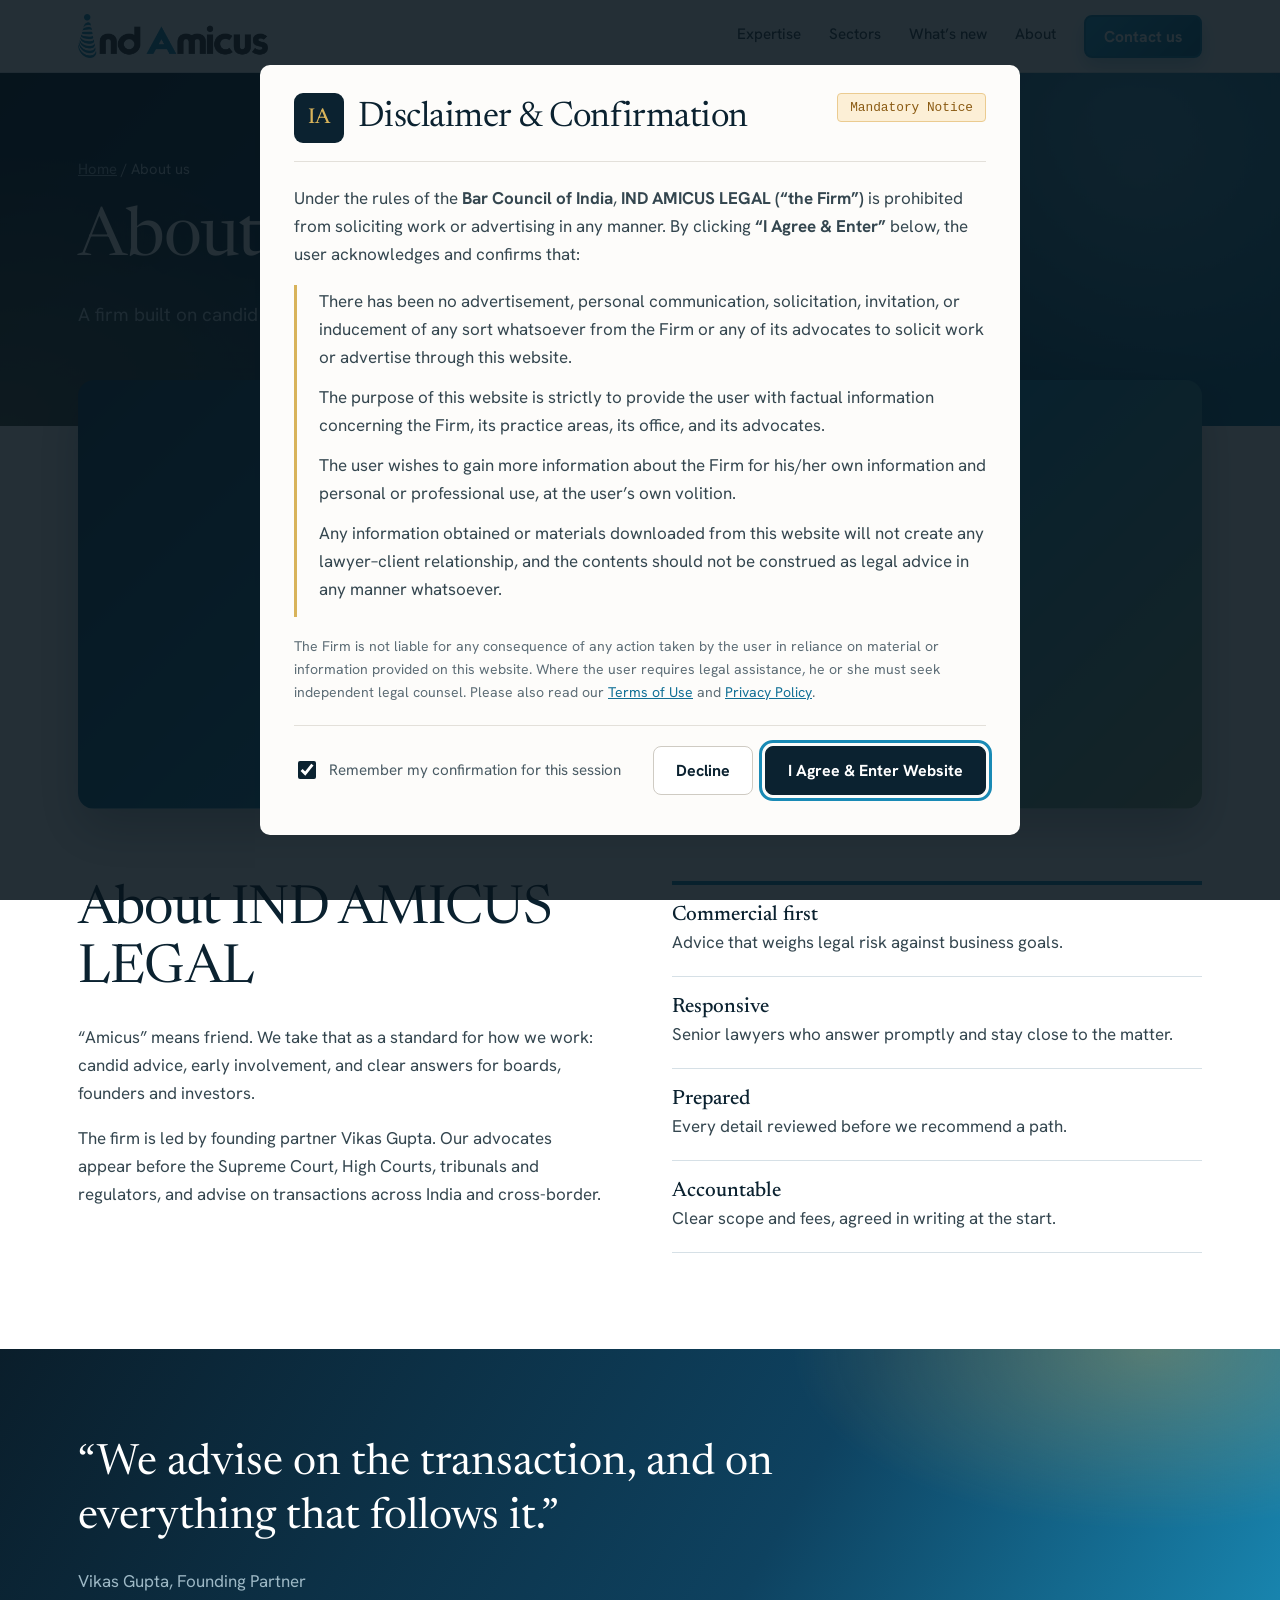
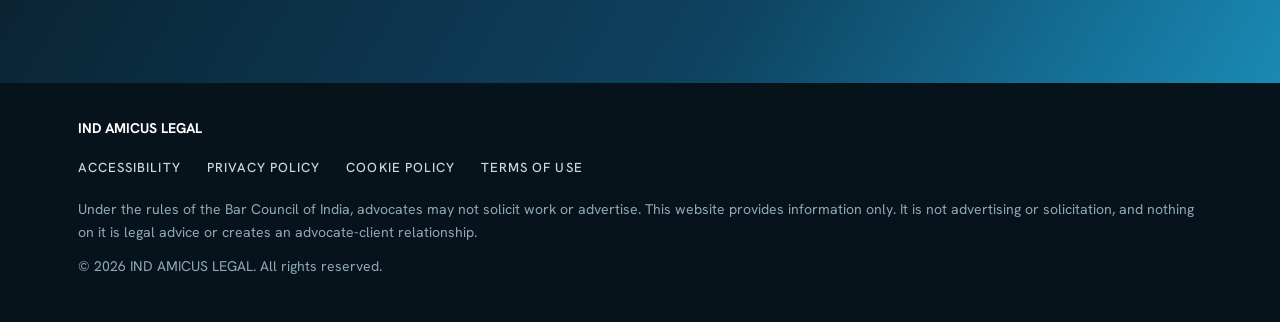
==== about.html @ d56b1d71 "Add files via upload" ====
<!DOCTYPE html>
<html lang="en">
<head>
<meta charset="utf-8">
<meta name="viewport" content="width=device-width, initial-scale=1, viewport-fit=cover">
<title>About us | IND AMICUS LEGAL</title>
<meta name="description" content="A firm built on candid advice and close involvement with clients.">
<link rel="preconnect" href="https://fonts.googleapis.com">
<link rel="preconnect" href="https://fonts.gstatic.com" crossorigin>
<link href="https://fonts.googleapis.com/css2?family=Hanken+Grotesk:wght@400;500;700&family=Newsreader:ital,opsz,wght@0,6..72,400;0,6..72,500;1,6..72,400&display=swap" rel="stylesheet">
<link rel="stylesheet" href="style.css">
</head>
<body>
<div class="gate" id="gate" role="dialog" aria-modal="true" aria-labelledby="gt" hidden>
 <div class="gcard">
  <div class="ghead"><span class="gbadge" aria-hidden="true">IA</span><h2 id="gt">Disclaimer &amp; Confirmation</h2><span class="gtag">Mandatory Notice</span></div>
  <p class="gintro">Under the rules of the <b>Bar Council of India</b>, <b>IND AMICUS LEGAL (“the Firm”)</b> is prohibited from soliciting work or advertising in any manner. By clicking <b>“I Agree &amp; Enter”</b> below, the user acknowledges and confirms that:</p>
  <blockquote>
   <p>There has been no advertisement, personal communication, solicitation, invitation, or inducement of any sort whatsoever from the Firm or any of its advocates to solicit work or advertise through this website.</p>
   <p>The purpose of this website is strictly to provide the user with factual information concerning the Firm, its practice areas, its office, and its advocates.</p>
   <p>The user wishes to gain more information about the Firm for his/her own information and personal or professional use, at the user’s own volition.</p>
   <p>Any information obtained or materials downloaded from this website will not create any lawyer–client relationship, and the contents should not be construed as legal advice in any manner whatsoever.</p>
  </blockquote>
  <p class="gsmall">The Firm is not liable for any consequence of any action taken by the user in reliance on material or information provided on this website. Where the user requires legal assistance, he or she must seek independent legal counsel. Please also read our <a href="terms-of-use.html">Terms of Use</a> and <a href="privacy-policy.html">Privacy Policy</a>.</p>
  <div class="gfoot"><label class="rem"><input type="checkbox" id="rem" checked> Remember my confirmation for this session</label><button class="gbtn o" id="nob" type="button">Decline</button><button class="gbtn" id="yes" type="button">I Agree &amp; Enter Website</button></div>
  <span id="no" role="status"></span>
 </div>
</div>

<header>
 <div class="wrap bar">
  <a class="logo" href="index.html" aria-label="IND AMICUS LEGAL home"><img src="logo.png" alt="IND AMICUS LEGAL"></a>
  <nav aria-label="Main">
   <a href="expertise.html" target="_blank" rel="noopener">Expertise</a><a href="sectors.html" target="_blank" rel="noopener">Sectors</a><a href="whats-new.html" target="_blank" rel="noopener">What’s new</a><a href="about.html" target="_blank" rel="noopener">About</a>
   <a class="btn" href="index.html#contact" style="padding:9px 18px;color:#fff;border-color:#198AB5">Contact us</a>
  </nav>
 </div>
</header>
<main id="top">
<div class="phero"><div class="wrap">
 <div class="crumb"><a href="index.html">Home</a> / About us</div>
 <h1>About us</h1>
 <p>A firm built on candid advice and close involvement with clients.</p>
</div></div>
<div class="wrap banner"><figure class="photo ph-mark"><img src="images/about.jpg" alt="Law library with books and a reading desk" loading="lazy" onerror="this.remove()"></figure></div>
<section id="about">
 <div class="wrap about">
  <div>
   <h2>About IND AMICUS LEGAL</h2>
   <p style="margin-top:24px">“Amicus” means friend. We take that as a standard for how we work: candid advice, early involvement, and clear answers for boards, founders and investors.</p>
   <p>The firm is led by founding partner Vikas Gupta. Our advocates appear before the Supreme Court, High Courts, tribunals and regulators, and advise on transactions across India and cross-border.</p>
  </div>
  <ul class="pr">
   <li><b>Commercial first</b>Advice that weighs legal risk against business goals.</li>
   <li><b>Responsive</b>Senior lawyers who answer promptly and stay close to the matter.</li>
   <li><b>Prepared</b>Every detail reviewed before we recommend a path.</li>
   <li><b>Accountable</b>Clear scope and fees, agreed in writing at the start.</li>
  </ul>
 </div>
</section>
<div class="quote"><div class="wrap"><blockquote><p>“We advise on the transaction, and on everything that follows it.”</p><cite>Vikas Gupta, Founding Partner</cite></blockquote></div></div>

</main>
<footer>
 <div class="wrap">
  <b>IND AMICUS LEGAL</b>
  <nav class="flinks" aria-label="Legal"><a href="accessibility.html">Accessibility</a><a href="privacy-policy.html">Privacy Policy</a><a href="cookie-policy.html">Cookie Policy</a><a href="terms-of-use.html">Terms of Use</a></nav>
  <div>Under the rules of the Bar Council of India, advocates may not solicit work or advertise. This website provides information only. It is not advertising or solicitation, and nothing on it is legal advice or creates an advocate-client relationship.</div>
  <div>&copy; 2026 IND AMICUS LEGAL. All rights reserved.</div>
 </div>
</footer>
<script>
(function(){var g=document.getElementById('gate'),ok=false;
try{ok=sessionStorage.getItem('ial-ok')==='1'}catch(e){}
if(!ok){g.hidden=false;document.getElementById('yes').focus()}
document.getElementById('yes').onclick=function(){g.hidden=true;try{if(document.getElementById('rem').checked)sessionStorage.setItem('ial-ok','1')}catch(e){}};
document.getElementById('nob').onclick=function(){document.getElementById('no').textContent='You need to agree to view this website.'};})();
</script>

</body>
</html>
---- style.css ----
:root{--teal:#198AB5;--navy:#0B2230;--navy2:#123347;--bg:#fff;--soft:#F2F6F8;--line:#D6E0E6;--ink:#0B2230;--text:#34464F;--muted:#5D707A;--tl:#127096;
box-sizing:border-box;padding-top:env(safe-area-inset-top,0px);padding-bottom:env(safe-area-inset-bottom,0px)}
@media (prefers-color-scheme:dark){:root:not([data-theme="light"]){--bg:#08151D;--soft:#0E202B;--line:#21404D;--ink:#EAF3F7;--text:#C9DAE2;--muted:#8FA7B2;--tl:#4DB3DB}}
:root[data-theme="dark"]{--bg:#08151D;--soft:#0E202B;--line:#21404D;--ink:#EAF3F7;--text:#C9DAE2;--muted:#8FA7B2;--tl:#4DB3DB}
*{box-sizing:border-box}
html{scroll-behavior:smooth;scroll-padding-top:calc(84px + env(safe-area-inset-top,0px))}
body{margin:0;background:var(--bg);color:var(--text);font:400 1.0625rem/1.65 'Hanken Grotesk','Segoe UI',Arial,sans-serif}
h1,h2,h3{font-family:'Newsreader',Georgia,serif;color:var(--ink);font-weight:400;line-height:1.1;letter-spacing:-.015em;margin:0}
a{color:inherit}
.wrap{max-width:1180px;margin:0 auto;padding:0 28px}
:focus-visible{outline:3px solid var(--teal);outline-offset:3px}
body::before{content:"";position:fixed;inset:0 0 auto;height:env(safe-area-inset-top,0px);background:#fff;z-index:59}
header{position:sticky;top:env(safe-area-inset-top,0px);z-index:60;background:#fff;border-bottom:1px solid #D6E0E6}
.bar{display:flex;align-items:center;justify-content:space-between;height:72px;gap:20px}
.logo img{display:block;height:44px;width:auto}
nav{display:flex;gap:28px;align-items:center;font-weight:500;font-size:.95rem}
nav a{text-decoration:none;color:#34464F;padding:6px 0;border-bottom:2px solid transparent}
nav a:hover{border-color:#198AB5;color:#0B2230}
.btn{display:inline-block;background:var(--teal);color:#fff;text-decoration:none;font:700 .98rem 'Hanken Grotesk',sans-serif;padding:14px 26px;border:2px solid var(--teal);cursor:pointer}
.btn:hover{background:#fff;color:var(--navy)}
.line{background:transparent;color:#fff;border-color:rgba(255,255,255,.55)}
.line:hover{background:#fff;color:var(--navy)}
/* hero */
.hero{background:var(--navy);color:#C5D8E1;position:relative;overflow:hidden}
.hero svg{position:absolute;right:-30px;bottom:-40px;height:125%;color:var(--teal);opacity:.22;pointer-events:none}
.hero .wrap{position:relative;padding-top:104px;padding-bottom:0}
.hero h1{color:#fff;font-size:clamp(2.7rem,6.4vw,5.4rem);max-width:13em;letter-spacing:-.025em}
.hero p{max-width:36em;font-size:1.2rem;margin:28px 0 36px}
.cta{display:flex;gap:14px;flex-wrap:wrap}
.three{display:grid;grid-template-columns:repeat(3,1fr);margin-top:88px;border-top:1px solid rgba(255,255,255,.22)}
.three div{padding:26px 28px 34px 0}
.three div+div{padding-left:28px;border-left:1px solid rgba(255,255,255,.22)}
.three h3{color:#fff;font-size:1.5rem;margin-bottom:6px}
.three p{margin:0;font-size:1rem;color:#9DB8C5}
section{padding:96px 0}
.top{display:grid;grid-template-columns:1fr 1.2fr;gap:48px;margin-bottom:52px;align-items:end}
.top h2{font-size:clamp(2.1rem,4.2vw,3.4rem)}
.top p{margin:0;color:var(--muted);max-width:38em}
.cols{display:grid;grid-template-columns:repeat(3,1fr);gap:0;border-top:2px solid var(--ink)}
.cols>div{padding:26px 28px 8px 0}
.cols>div+div{padding-left:28px;border-left:1px solid var(--line)}
.cols h3{font-size:1.5rem;margin-bottom:14px}
.cols ul,.sec{list-style:none;margin:0;padding:0}
.cols li{padding:10px 0;border-top:1px solid var(--line)}
.sec{display:grid;grid-template-columns:repeat(4,1fr);border-top:2px solid var(--ink);border-left:1px solid var(--line)}
.sec li{padding:26px 22px;border-right:1px solid var(--line);border-bottom:1px solid var(--line);font:500 1.2rem/1.3 'Newsreader',serif;color:var(--ink)}
.sec span{display:block;font:400 .92rem/1.5 'Hanken Grotesk',sans-serif;color:var(--muted);margin-top:6px}
.chips{display:flex;gap:10px;flex-wrap:wrap;margin-bottom:28px}
.chips button{font:500 .95rem 'Hanken Grotesk',sans-serif;padding:9px 18px;border:1px solid var(--line);background:var(--bg);color:var(--ink);cursor:pointer}
.chips button[aria-pressed="true"]{background:var(--navy);border-color:var(--navy);color:#fff}
.news{list-style:none;margin:0;padding:0;border-top:2px solid var(--ink)}
.news li{display:grid;grid-template-columns:130px 1fr auto;gap:28px;padding:24px 0;border-bottom:1px solid var(--line);align-items:start}
.news li[hidden]{display:none}
.news time{font-weight:700;color:var(--ink);font-size:.95rem}
.news small{display:block;color:var(--tl);font-weight:700;font-size:.9rem;margin-bottom:4px}
.news h3{font-size:1.4rem;margin-bottom:6px}
.news p{margin:0;color:var(--muted);max-width:46em}
.news a{color:var(--tl);font-weight:500;font-size:.95rem;white-space:nowrap}
.note{margin:22px 0 0;font-size:.92rem;color:var(--muted)}
@media (max-width:900px){.news li{grid-template-columns:1fr;gap:8px}}
.soft{background:var(--soft)}
.quote{background:var(--navy);padding:88px 0}
.quote blockquote{margin:0;max-width:880px}
.quote p{font:400 clamp(1.7rem,3.4vw,2.7rem)/1.25 'Newsreader',serif;color:#fff;margin:0 0 22px}
.quote cite{font-style:normal;color:#9DB8C5}
.people{display:grid;grid-template-columns:repeat(3,1fr);gap:28px}
.person .ph{aspect-ratio:4/5;background:linear-gradient(160deg,#DDE8ED,#C3D5DE);display:grid;place-items:center;font:400 4rem 'Newsreader',serif;color:#6C8999}
@media (prefers-color-scheme:dark){:root:not([data-theme="light"]) .person .ph{background:#15303D;color:#4F7284}}
.person h3{font-size:1.45rem;margin:16px 0 2px}
.person p{margin:0;color:var(--muted);font-size:.98rem}
.ins{display:grid;grid-template-columns:repeat(3,1fr);gap:0;border-top:2px solid var(--ink)}
.ins a{display:block;text-decoration:none;padding:26px 28px 30px 0}
.ins a+a{padding-left:28px;border-left:1px solid var(--line)}
.ins small{display:block;color:var(--tl);font-weight:700;font-size:.9rem;margin-bottom:10px}
.ins h3{font-size:1.5rem;margin-bottom:10px}
.ins p{margin:0;color:var(--muted);font-size:1rem}
.ins a:hover h3{color:var(--tl)}
.about{display:grid;grid-template-columns:1fr 1fr;gap:64px}
.about h2{font-size:clamp(2.1rem,4.2vw,3.4rem)}
.pr{list-style:none;margin:0;padding:0;border-top:2px solid var(--ink)}
.pr li{padding:20px 0;border-bottom:1px solid var(--line)}
.pr b{display:block;font:500 1.3rem 'Newsreader',serif;color:var(--ink);margin-bottom:2px}
.contact{background:var(--navy);color:#C5D8E1}
.contact h2{color:#fff}
.contact .top p{color:#9DB8C5}
.cg{display:grid;grid-template-columns:1fr 1.15fr;gap:64px}
.cg p{margin:0 0 20px}
.cg b{display:block;color:#fff}
form{display:grid;gap:16px;grid-template-columns:1fr 1fr}
form .f{grid-column:1/-1}
label{display:grid;gap:6px;font-weight:500;font-size:.95rem;color:#fff}
input,select,textarea{font:inherit;padding:12px 14px;border:1px solid #3A5F70;background:#0A1B26;color:#fff;border-radius:0;width:100%}
textarea{min-height:120px;resize:vertical}
footer{background:#06131B;color:#8FA9B6;font-size:.88rem;line-height:1.6;padding:34px 0 44px}
footer .wrap{display:grid;gap:12px}
footer b{color:#fff}
.gate{position:fixed;inset:0;z-index:100;background:rgba(6,19,27,.88);display:grid;place-items:center;padding:20px;overflow:auto}
.gate[hidden]{display:none}
.gcard{background:#FDFCFA;color:#34464F;max-width:760px;width:100%;padding:28px 34px 30px;max-height:100%;overflow:auto;border-radius:10px}
.ghead{display:flex;align-items:center;gap:14px;padding-bottom:18px;border-bottom:1px solid #E3E0DA}
.gbadge{flex:none;width:50px;height:50px;border-radius:9px;background:#0B2230;color:#D8B35A;font:500 1.35rem 'Newsreader',serif;display:grid;place-items:center}
.ghead h2{font-size:clamp(1.5rem,3.4vw,2.2rem);color:#0B2230;margin:0;flex:1}
.gtag{font:500 .8rem ui-monospace,Menlo,Consolas,monospace;color:#8A5A12;background:#FCEFD6;border:1px solid #EBCB90;padding:6px 12px;border-radius:4px;white-space:nowrap;align-self:flex-start}
.gintro{margin:22px 0 16px}
.gcard blockquote{margin:0 0 18px;padding:2px 0 2px 22px;border-left:3px solid #D8B35A}
.gcard blockquote p{margin:0 0 12px}
.gsmall{font-size:.88rem;color:#5E6E77;margin:0 0 20px}
.gsmall a{color:#127096}
.gfoot{display:flex;align-items:center;gap:12px;flex-wrap:wrap;border-top:1px solid #E3E0DA;padding-top:20px}
.gate label.rem{display:flex;align-items:center;gap:10px;margin-right:auto;color:#4A5B64;font-weight:400;font-size:.95rem}
.gate input[type=checkbox]{width:18px;height:18px;padding:0;accent-color:#0B2230}
.gbtn{font:700 1rem 'Hanken Grotesk',sans-serif;padding:13px 22px;border-radius:8px;border:1px solid #0B2230;background:#0B2230;color:#fff;cursor:pointer}
.gbtn.o{background:#fff;color:#0B2230;border-color:#CFCBC3}
.gbtn:hover{opacity:.88}
#no{display:block;color:#A32020;font-size:.92rem;margin-top:10px}
.flinks{display:flex;flex-wrap:wrap;gap:8px 26px}
.flinks a{color:#C5D8E1;text-decoration:none;font-weight:500;font-size:.82rem;letter-spacing:.08em;text-transform:uppercase}
.flinks a:hover{color:#fff;text-decoration:underline}
@media (max-width:560px){.gcard{padding:20px}.ghead{flex-wrap:wrap}.gtag{order:3}.gate label.rem{width:100%}.gbtn{flex:1}}
@media (max-width:900px){
 nav a:not(.btn){display:none}
 .top,.about,.cg{grid-template-columns:1fr;gap:20px}
 .cg{gap:40px}
 .cols,.ins,.people,.three{grid-template-columns:1fr}
 .cols>div,.cols>div+div,.ins a,.ins a+a,.three div,.three div+div{padding-left:0;border-left:0}
 .three div{padding-right:0;border-bottom:1px solid rgba(255,255,255,.22)}
 .three div:last-child{border:0}
 .sec{grid-template-columns:1fr 1fr}
 .hero .wrap{padding-top:64px}.three{margin-top:56px}
 section{padding:64px 0}
 .hero svg{opacity:.12}
 form{grid-template-columns:1fr}
}
@media (max-width:480px){.sec{grid-template-columns:1fr}.logo img{height:36px}}
@media (prefers-reduced-motion:reduce){html{scroll-behavior:auto}}

.phero{background:var(--navy);color:#C5D8E1;padding:84px 0 76px}
.phero h1{color:#fff;font-size:clamp(2.4rem,5.4vw,4.2rem);max-width:14em}
.phero p{max-width:40em;font-size:1.18rem;margin:22px 0 0}
.crumb{font-size:.92rem;margin-bottom:22px}.crumb a{color:#9DB8C5}
.svc{list-style:none;margin:0;padding:0;border-top:2px solid var(--ink)}
.svc li{display:grid;grid-template-columns:minmax(220px,.8fr) 2fr;gap:28px;padding:28px 0;border-bottom:1px solid var(--line)}
.svc h3{font-size:1.45rem}.svc p{margin:0}
.svc ul{margin:10px 0 0;padding-left:18px;color:var(--muted)}
.forums{display:flex;flex-wrap:wrap;gap:10px;list-style:none;margin:0;padding:0}
.forums li{border:1px solid var(--line);background:var(--bg);padding:9px 16px;font-weight:500;color:var(--ink)}
.others{display:grid;grid-template-columns:1fr 1fr;border-top:2px solid var(--ink)}
.others a{display:block;padding:26px 28px 28px 0;text-decoration:none}
.others a+a{padding-left:28px;border-left:1px solid var(--line)}
.others h3{font-size:1.5rem;margin-bottom:6px}.others p{margin:0;color:var(--muted)}
.others a:hover h3{color:var(--tl)}
.band{background:var(--navy);color:#C5D8E1;padding:72px 0}
.band h2{color:#fff;font-size:clamp(1.9rem,3.6vw,2.8rem);margin-bottom:14px}
.band p{margin:0 0 24px;max-width:38em}.band .info{margin-top:22px;font-size:1rem}.band .info a{color:#fff}
.more{font-weight:700;color:var(--tl);text-decoration:none}.more:hover{text-decoration:underline}
.cols h3 a{text-decoration:none}.cols h3 a:hover{color:var(--tl)}
@media (max-width:900px){.svc li{grid-template-columns:1fr;gap:8px}.others{grid-template-columns:1fr}.others a,.others a+a{padding-left:0;border-left:0}}

.prose{max-width:780px}
.prose h2{font-size:1.6rem;margin:40px 0 12px}
.prose h2:first-child{margin-top:0}
.prose p,.prose ul{margin:0 0 14px}
.prose ul{padding-left:22px}.prose li{margin-bottom:6px}
.prose a{color:var(--tl)}
.stamp{color:#9DB8C5;margin-top:18px;font-size:.95rem}
.tbl{overflow-x:auto;margin:0 0 18px}
.tbl table{border-collapse:collapse;width:100%;min-width:560px;font-size:.98rem}
.tbl th,.tbl td{border:1px solid var(--line);padding:10px 12px;text-align:left;vertical-align:top}
.tbl th{background:var(--soft);color:var(--ink)}

/*vibrant*/
.photo{margin:0;border-radius:16px;overflow:hidden;aspect-ratio:16/9;background-repeat:no-repeat;background-position:center;background-size:34% auto,cover;box-shadow:0 22px 48px rgba(11,34,48,.28)}
.photo img{width:100%;height:100%;object-fit:cover;display:block}
.ph-scales{background-image:url("[data-uri]"),linear-gradient(135deg,#0E4260,#198AB5 60%,#F2B84B 140%)}
.ph-skyline{background-image:url("[data-uri]"),linear-gradient(135deg,#0E4260,#198AB5 60%,#F2B84B 140%)}
.ph-pillars{background-image:url("[data-uri]"),linear-gradient(135deg,#0E4260,#198AB5 60%,#F2B84B 140%)}
.ph-doc{background-image:url("[data-uri]"),linear-gradient(135deg,#0E4260,#198AB5 60%,#F2B84B 140%)}
.ph-mark{background-image:url("[data-uri]"),linear-gradient(135deg,#0E4260,#198AB5 60%,#F2B84B 140%)}

.banner{margin-top:-46px;position:relative;z-index:2}
.banner .photo{aspect-ratio:21/8}
.banner+section,.banner+div{padding-top:72px}
.hgrid{display:grid;grid-template-columns:1.15fr .85fr;gap:48px;align-items:center}
.hgrid .photo{aspect-ratio:4/5;max-height:470px;justify-self:end;width:100%}
.abt2{display:grid;grid-template-columns:1.05fr .95fr;gap:56px;align-items:center}
.hero,.phero{background:radial-gradient(760px 480px at 88% 8%,rgba(58,168,210,.6),transparent 62%),radial-gradient(640px 460px at 0% 100%,rgba(242,184,75,.26),transparent 60%),linear-gradient(135deg,#0A1E2B 0%,#0E4260 55%,#126E91 100%);position:relative;overflow:hidden}
.hero::before,.phero::before{content:"";position:absolute;width:520px;height:520px;right:-120px;top:-160px;border-radius:50%;background:radial-gradient(circle,rgba(255,255,255,.18),transparent 65%);animation:drift 14s ease-in-out infinite alternate;pointer-events:none}
@keyframes drift{from{transform:translate(0,0) scale(1)}to{transform:translate(-90px,70px) scale(1.2)}}
.hero svg{opacity:.3}
.phero{padding-bottom:96px}
.hero h1,.phero h1{text-shadow:0 2px 24px rgba(0,0,0,.25)}
.btn{background:linear-gradient(135deg,#25A9D8,#127096);border-radius:8px;border-color:transparent;box-shadow:0 8px 20px rgba(25,138,181,.35);transition:transform .15s,box-shadow .15s}
.btn:hover{background:linear-gradient(135deg,#F2B84B,#E59A1F);color:#0B2230;transform:translateY(-2px)}
.line{background:transparent;box-shadow:none;border:2px solid rgba(255,255,255,.6)}
.line:hover{background:#fff;color:#0B2230}
.t-exp,#expertise{background:radial-gradient(800px 420px at 100% 0,rgba(25,138,181,.16),transparent 60%),radial-gradient(700px 420px at 0 100%,rgba(242,184,75,.18),transparent 60%),var(--bg)}
section.soft{background:linear-gradient(180deg,#E3F3F9,#F1F9FC)}
.t-about{background:radial-gradient(700px 420px at 0 0,rgba(25,138,181,.14),transparent 60%),var(--bg)}
.tcards{display:grid;grid-template-columns:repeat(3,1fr);gap:24px}
.tcard{display:block;text-decoration:none;background:var(--bg);border:1px solid var(--line);border-top:5px solid var(--teal);border-radius:14px;padding:28px 26px;box-shadow:0 10px 28px rgba(11,34,48,.08);transition:transform .2s,box-shadow .2s}
.tcard:hover{transform:translateY(-6px);box-shadow:0 20px 40px rgba(11,34,48,.16)}
.tcard.c2{border-top-color:#F2B84B}.tcard.c3{border-top-color:#E4572E}
.tcard h3{font-size:1.6rem;margin-bottom:10px}.tcard p{margin:0 0 16px;color:var(--muted)}
.pills{list-style:none;margin:0;padding:0;display:flex;flex-wrap:wrap;gap:12px}
.pills li{padding:12px 20px;border-radius:999px;background:var(--bg);border:1px solid var(--line);font:500 1.1rem 'Newsreader',serif;color:var(--ink);box-shadow:0 4px 12px rgba(11,34,48,.06)}
.pills li:nth-child(3n+1){border-color:#7CC7E3}.pills li:nth-child(3n+2){border-color:#F2B84B}.pills li:nth-child(3n){border-color:#F0937A}
.cols,.areas,.svc,.news,.ins,.sec,.pr{border-top:4px solid var(--teal)}
.cols>div:nth-child(2),.sec li:nth-child(4n+2){background:linear-gradient(180deg,rgba(242,184,75,.10),transparent)}
.sec li:hover{background:rgba(25,138,181,.10)}
.svc li:hover,.news li:hover{background:rgba(25,138,181,.06)}
.quote{background:radial-gradient(600px 300px at 90% 0,rgba(242,184,75,.3),transparent 60%),linear-gradient(120deg,#0A1E2B,#0E4260 60%,#198AB5)}
.contact,.band{background:radial-gradient(700px 420px at 100% 0,rgba(58,168,210,.45),transparent 60%),radial-gradient(600px 400px at 0 100%,rgba(242,184,75,.2),transparent 60%),linear-gradient(135deg,#0A1E2B,#0E4260)}
.chips button{border-radius:999px}
.chips button[aria-pressed="true"]{background:linear-gradient(135deg,#25A9D8,#127096);border-color:transparent}
.more{color:var(--tl)}
@media (prefers-color-scheme:dark){:root:not([data-theme="light"]) section.soft{background:linear-gradient(180deg,#0E2A38,#0A1A22)}}
@media (max-width:900px){.tcards,.hgrid,.abt2{grid-template-columns:1fr}.hgrid .photo{aspect-ratio:16/9;max-height:none}.banner .photo{aspect-ratio:16/9}.banner{margin-top:-36px}}
@media (prefers-reduced-motion:reduce){.hero::before,.phero::before{animation:none}.tcard,.btn{transition:none}}
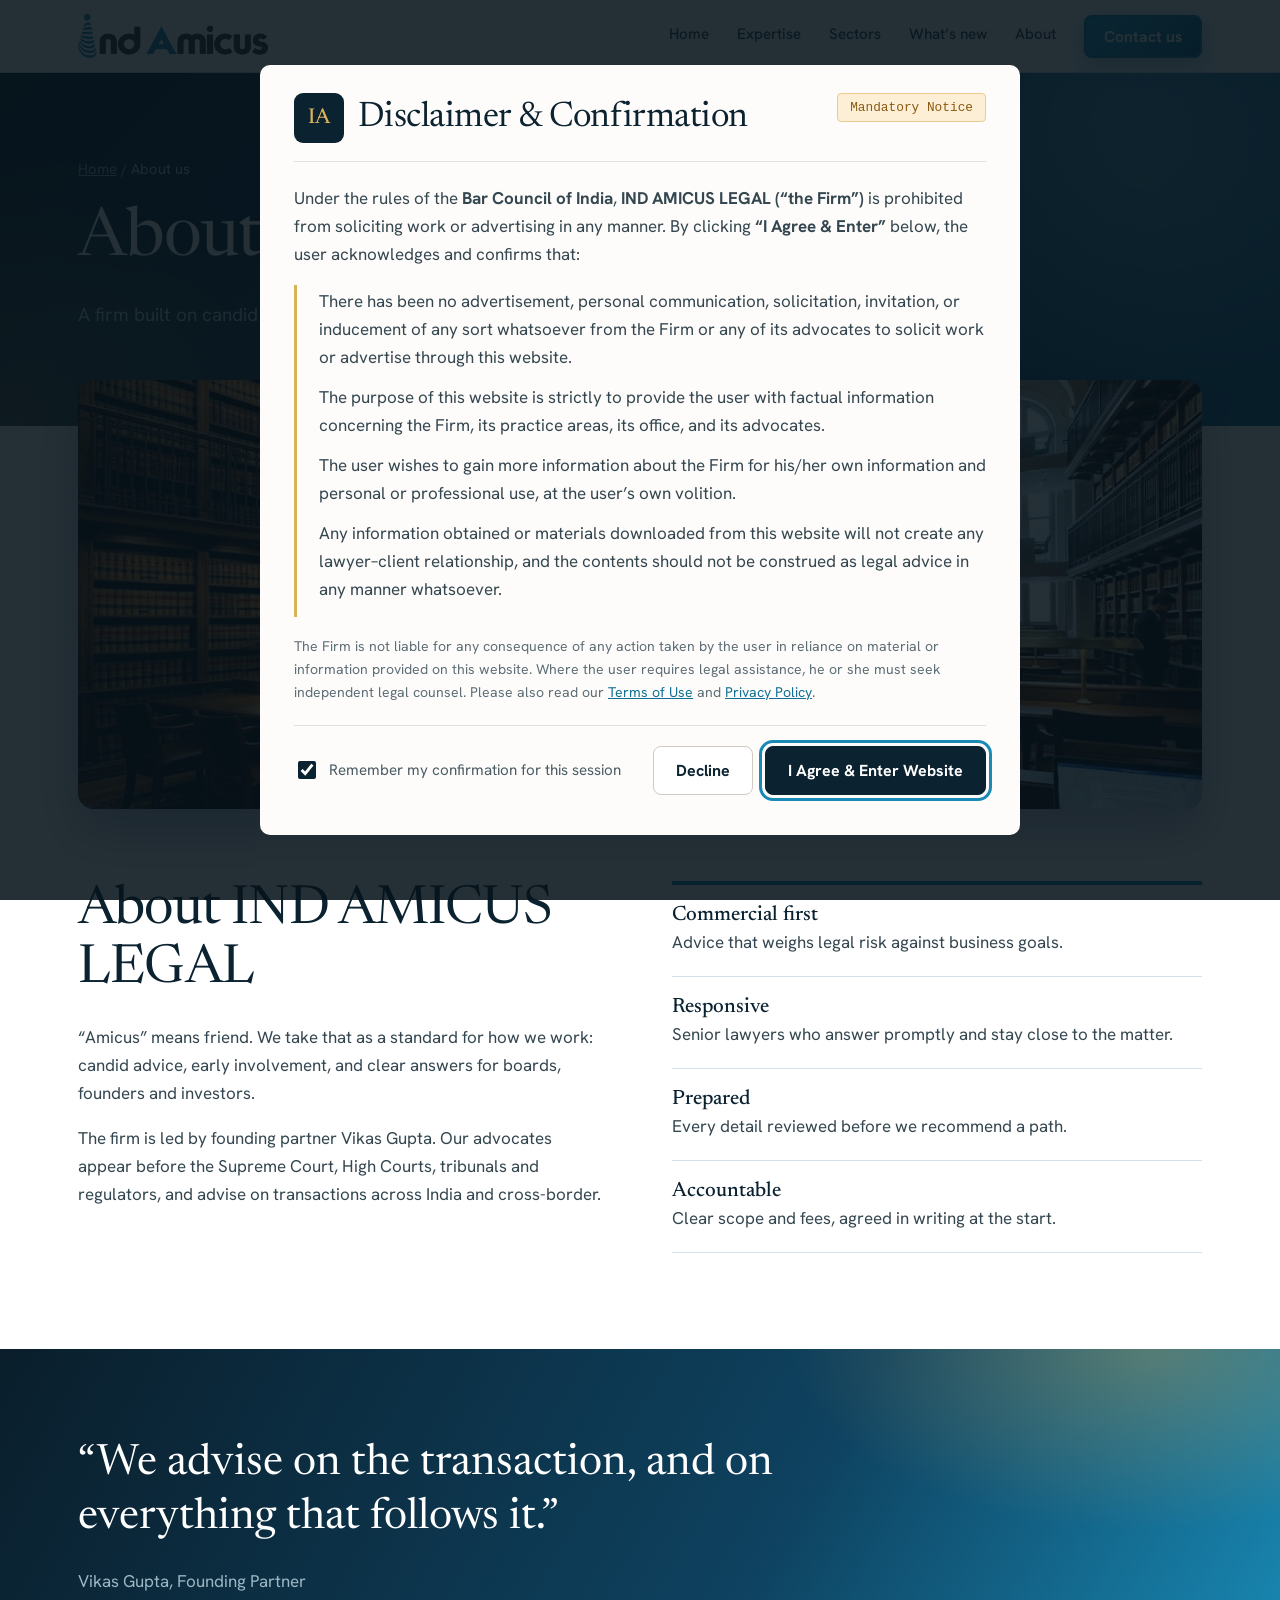
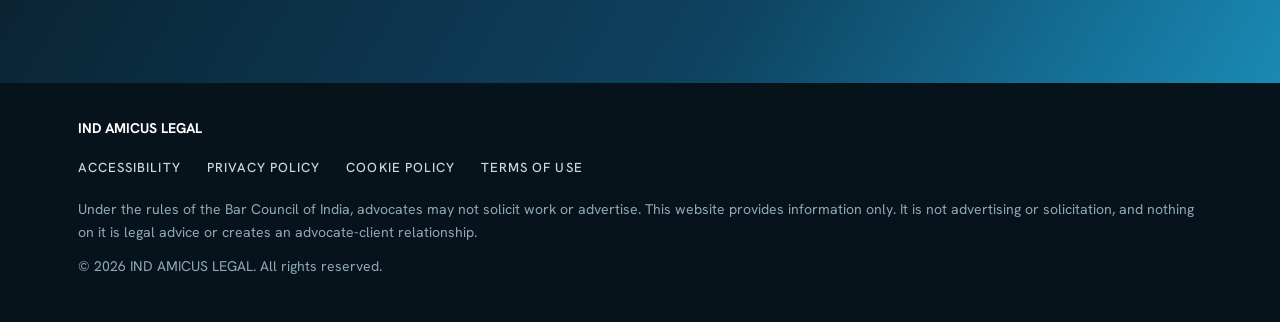
==== commit f88333f7: "Add files via upload" ====
--- a/about.html
+++ b/about.html
@@ -31,7 +31,7 @@
  <div class="wrap bar">
   <a class="logo" href="index.html" aria-label="IND AMICUS LEGAL home"><img src="logo.png" alt="IND AMICUS LEGAL"></a>
   <nav aria-label="Main">
-   <a href="expertise.html" target="_blank" rel="noopener">Expertise</a><a href="sectors.html" target="_blank" rel="noopener">Sectors</a><a href="whats-new.html" target="_blank" rel="noopener">What’s new</a><a href="about.html" target="_blank" rel="noopener">About</a>
+   <a href="index.html">Home</a><a href="expertise.html">Expertise</a><a href="sectors.html">Sectors</a><a href="whats-new.html">What’s new</a><a href="about.html">About</a>
    <a class="btn" href="index.html#contact" style="padding:9px 18px;color:#fff;border-color:#198AB5">Contact us</a>
   </nav>
  </div>
